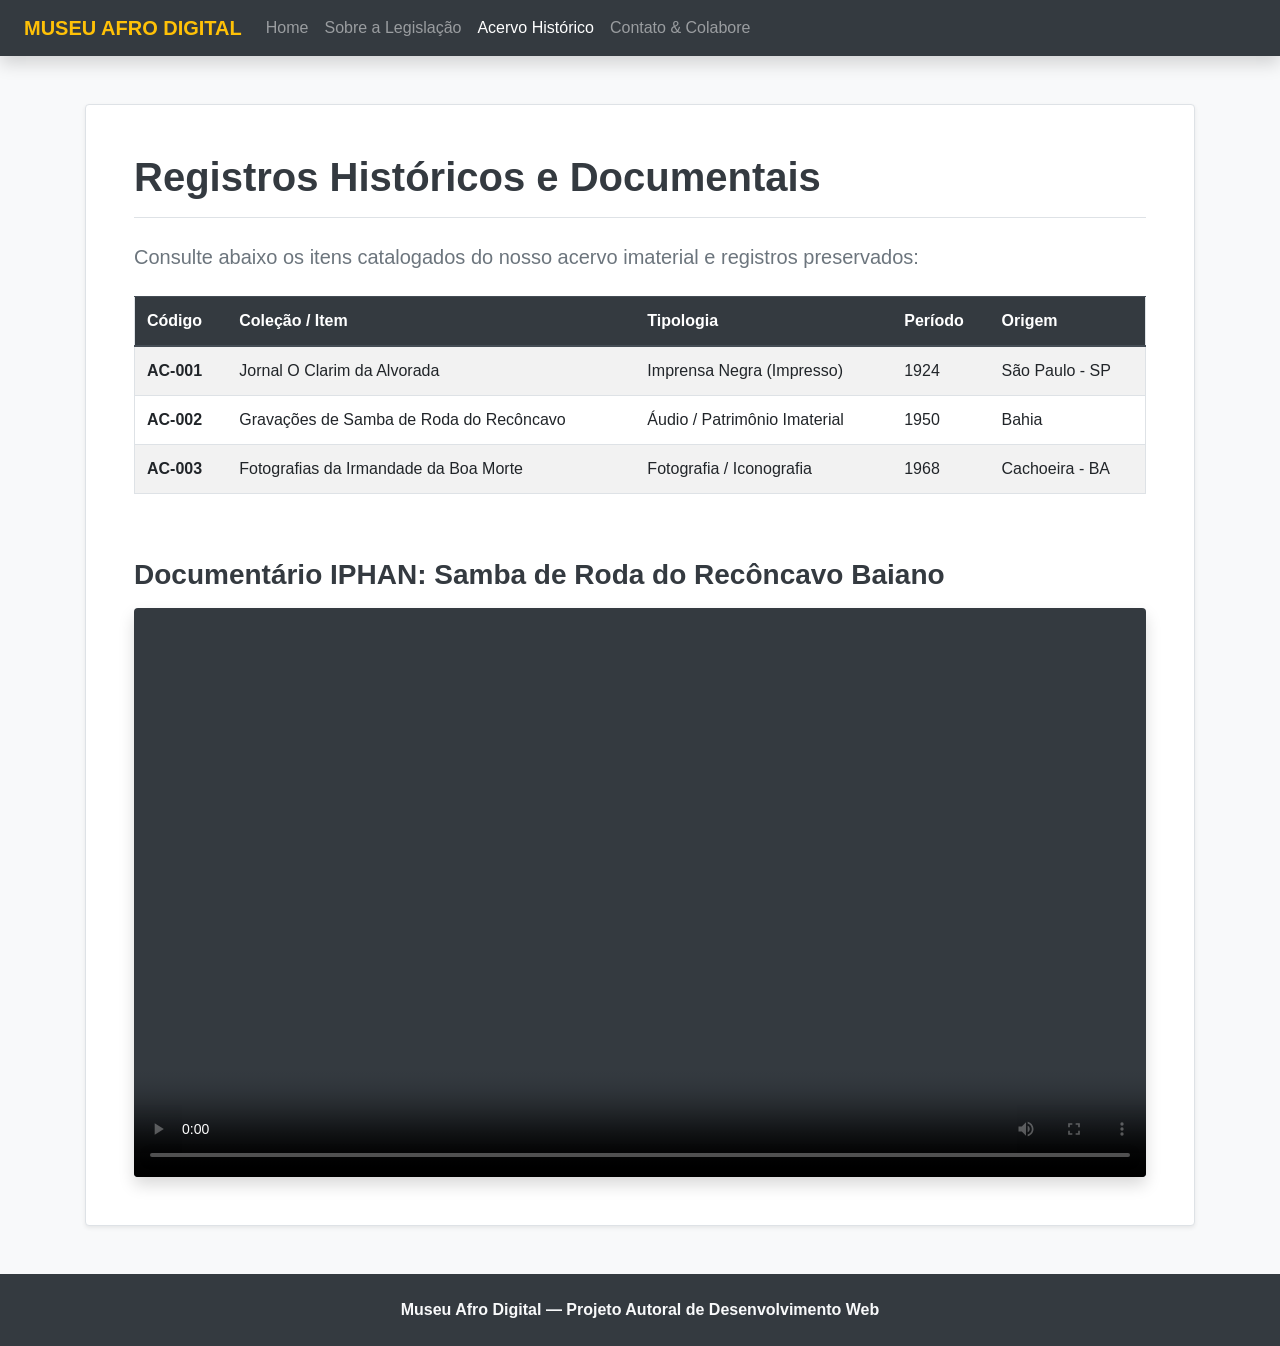
==== acervo.html @ 67608d87 "Projeto finalizado do Museu Afro Digital com Bootstrap e Vídeo IPHAN" ====
<!DOCTYPE html>
<html lang="pt-BR">
<head>
    <meta charset="UTF-8">
    <meta name="viewport" content="width=device-width, initial-scale=1.0">
    <title>Acervo Histórico - Museu Afro Digital</title>
    <link rel="stylesheet" href="https://cdn.jsdelivr.net/npm/bootstrap@4.6.2/dist/css/bootstrap.min.css">
    <link rel="stylesheet" href="css/style.css">
</head>
<body class="bg-light">

    <div class="container-fluid p-0">
        <header>
            <nav class="navbar navbar-expand-lg navbar-dark bg-dark px-4 shadow">
                <a class="navbar-brand font-weight-bold text-warning" href="index.html">MUSEU AFRO DIGITAL</a>
                <button class="navbar-toggler" type="button" data-toggle="collapse" data-target="#menuAcervo">
                    <span class="navbar-toggler-icon"></span>
                </button>
                <div class="collapse navbar-collapse" id="menuAcervo">
                    <ul class="navbar-nav mr-auto">
                        <li class="nav-item"><a class="nav-link" href="index.html">Home</a></li>
                        <li class="nav-item"><a class="nav-link" href="sobre.html">Sobre a Legislação</a></li>
                        <li class="nav-item active"><a class="nav-link" href="acervo.html">Acervo Histórico <span class="sr-only">(atual)</span></a></li>
                        <li class="nav-item"><a class="nav-link" href="contato.html">Contato & Colabore</a></li>
                    </ul>
                </div>
            </nav>
        </header>

        <main class="container my-5">
            <div class="bg-white p-4 p-md-5 rounded shadow-sm border">
                <h1 class="text-dark font-weight-bold border-bottom pb-3 mb-4">Registros Históricos e Documentais</h1>
                <p class="lead text-secondary">Consulte abaixo os itens catalogados do nosso acervo imaterial e registros preservados:</p>

                <!-- TABELA DE CATALOGAÇÃO ESTILIZADA -->
                <div class="table-responsive my-4">
                    <table class="table table-striped table-hover border">
                        <thead class="thead-dark">
                            <tr>
                                <th>Código</th>
                                <th>Coleção / Item</th>
                                <th>Tipologia</th>
                                <th>Período</th>
                                <th>Origem</th>
                            </tr>
                        </thead>
                        <tbody>
                            <tr>
                                <td class="font-weight-bold">AC-001</td>
                                <td>Jornal O Clarim da Alvorada</td>
                                <td>Imprensa Negra (Impresso)</td>
                                <td>1924</td>
                                <td>São Paulo - SP</td>
                            </tr>
                            <tr>
                                <td class="font-weight-bold">AC-002</td>
                                <td>Gravações de Samba de Roda do Recôncavo</td>
                                <td>Áudio / Patrimônio Imaterial</td>
                                <td>1950</td>
                                <td>Bahia</td>
                            </tr>
                            <tr>
                                <td class="font-weight-bold">AC-003</td>
                                <td>Fotografias da Irmandade da Boa Morte</td>
                                <td>Fotografia / Iconografia</td>
                                <td>1968</td>
                                <td>Cachoeira - BA</td>
                            </tr>
                        </tbody>
                    </table>
                </div>

                <!-- DOCUMENTÁRIO OFICIAL IPHAN - SAMBA DE RODA DO RECÔNCAVO -->
                <h3 class="font-weight-bold text-dark mt-5 mb-3">Documentário IPHAN: Samba de Roda do Recôncavo Baiano</h3>
                <div class="embed-responsive embed-responsive-16by9 rounded shadow overflow-hidden bg-dark">
                    <video class="embed-responsive-item" controls poster="https://images.unsplash.com/photo-1511671782779-c97d3d27a1d4?auto=format&fit=crop&w=1200&q=80">
                        <source src="img/samba-de-roda.mp4" type="video/mp4">
                        <source src="img/samba-de-roda.webm" type="video/webm">
                        Seu navegador não suporta a exibição de vídeos em HTML5.
                    </video>        
                </div>
            </div>
        </main>

        <footer class="bg-dark text-light text-center py-4 mt-5">
            <p class="mb-0 font-weight-bold">Museu Afro Digital — Projeto Autoral de Desenvolvimento Web</p>
        </footer>
    </div>

    <script src="https://code.jquery.com/jquery-3.5.1.min.js"></script>
    <script src="https://cdn.jsdelivr.net/npm/bootstrap@4.6.2/dist/js/bootstrap.bundle.min.js"></script>
</body>
</html>
---- css/style.css ----
/* Ajustes de Altura e Corte de Imagens para o Carrossel */
.img-carousel {
    height: 420px;
    object-fit: cover;
}

/* Padronização da Altura das Imagens dos Cards */
.card-img-height {
    height: 220px;
    object-fit: cover;
}

/* Fundo semitransparente escuro para legendas de imagens */
.bg-dark-transparente {
    background-color: rgba(0, 0, 0, 0.75) !important;
}

/* Suavização de transições nos botões */
.btn-warning {
    background-color: #ffc107;
    border-color: #ffc107;
    color: #212529;
    transition: all 0.3s ease;
}

.btn-warning:hover {
    background-color: #e0a800;
    border-color: #d39e00;
    transform: translateY(-2px);
}
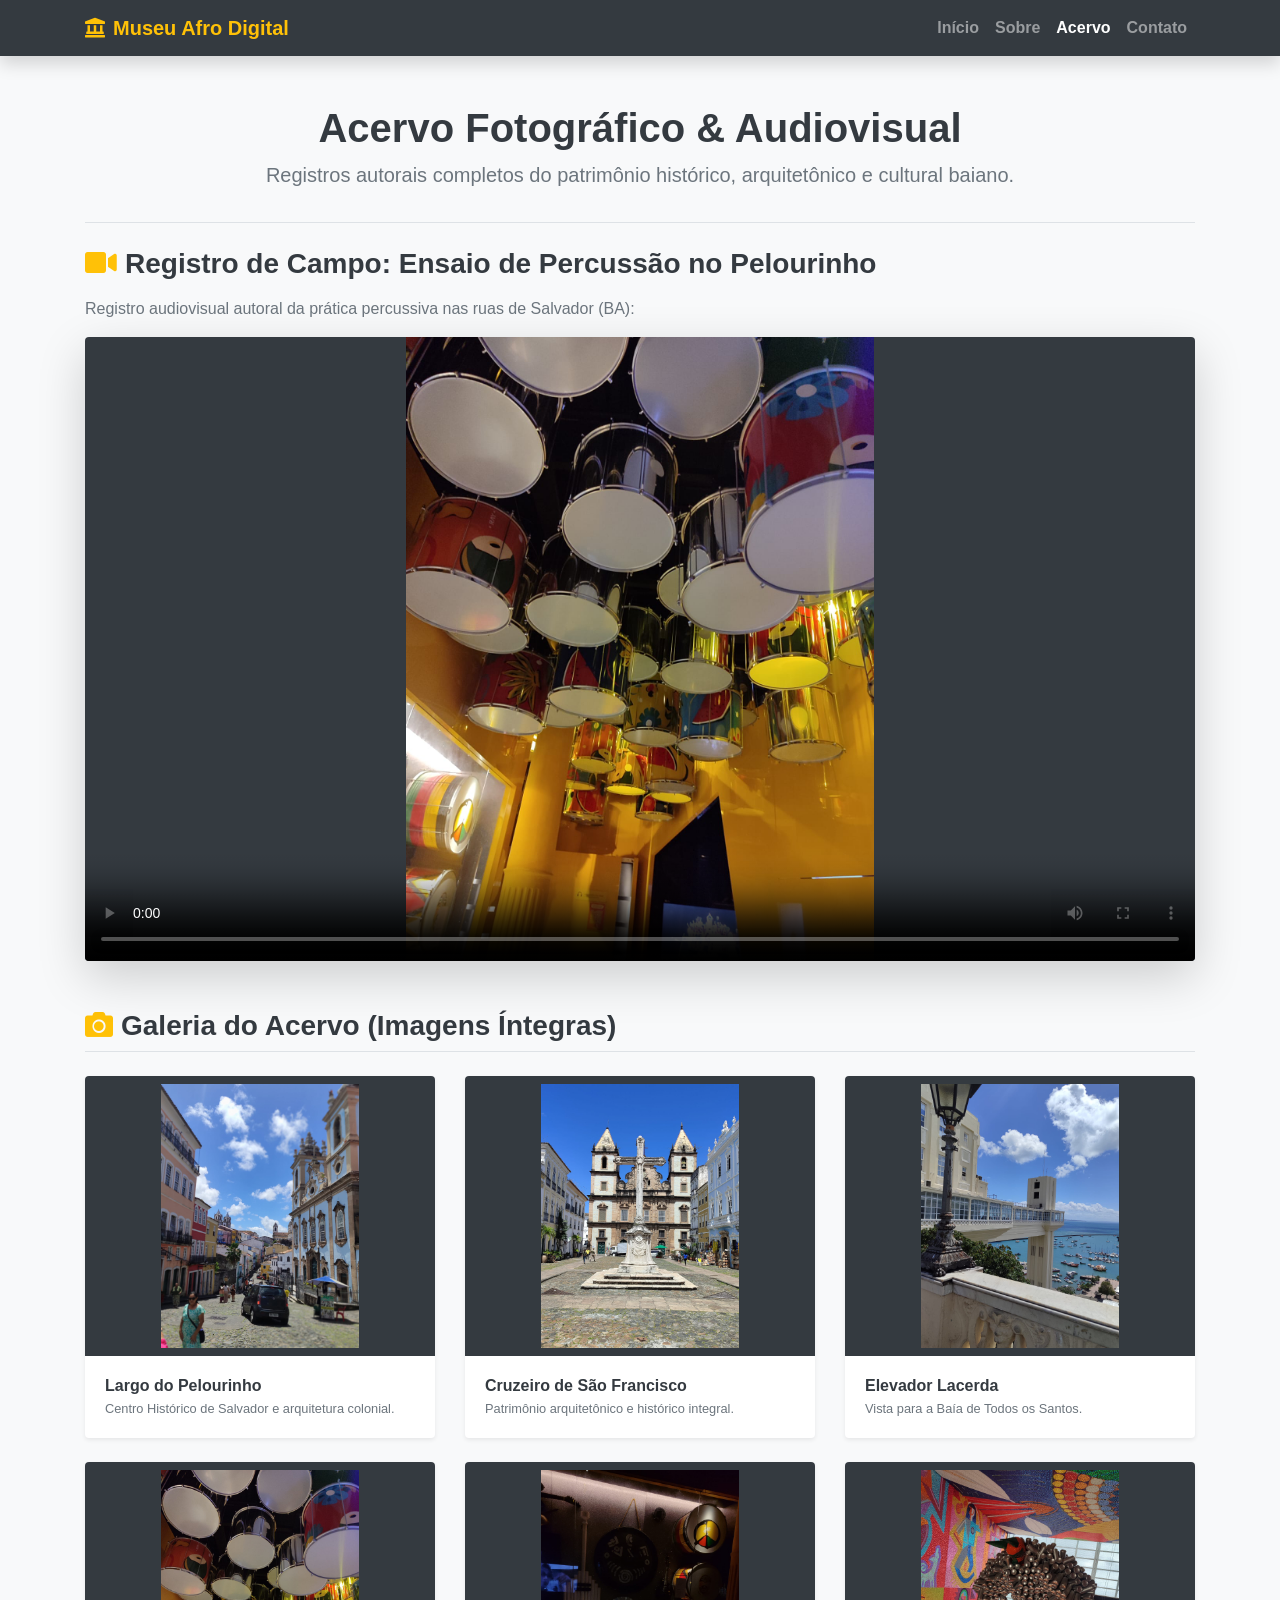
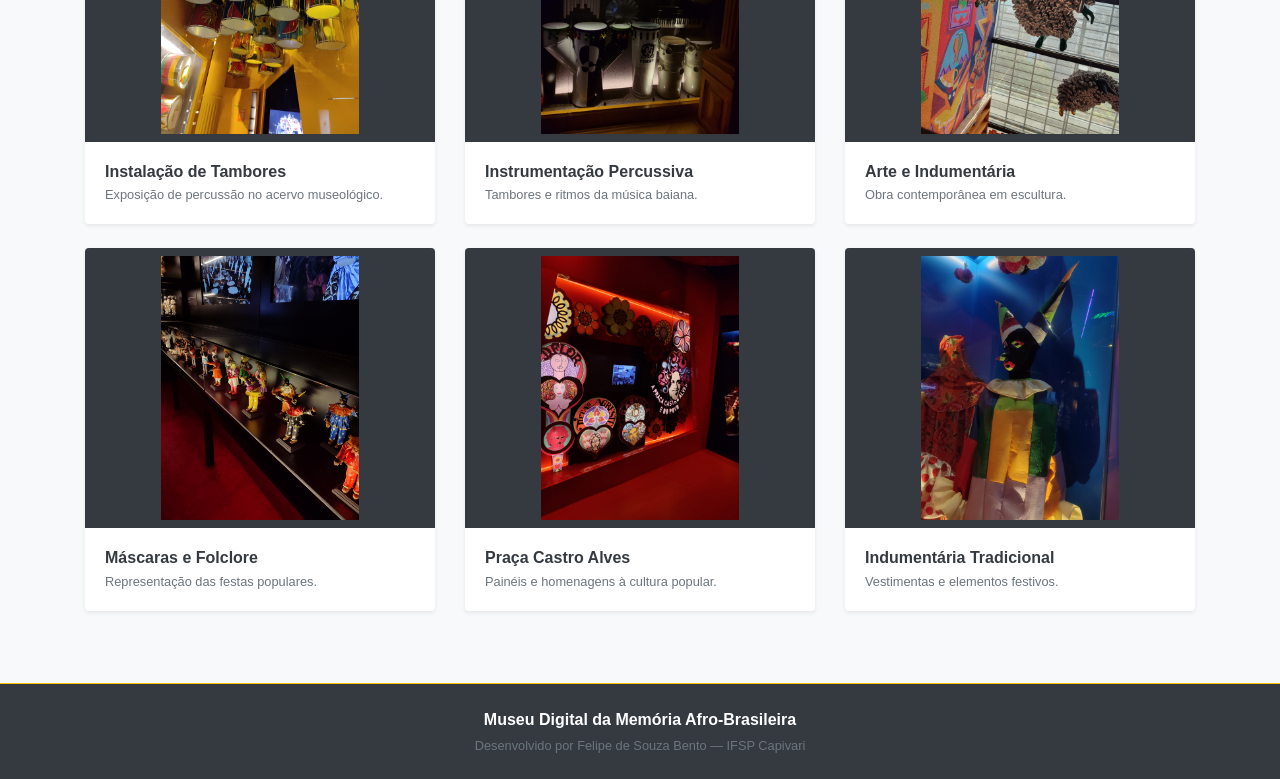
==== commit 554017ea: "Atualizacao completa do acervo autoral e galeria de fotos" ====
--- a/acervo.html
+++ b/acervo.html
@@ -1,93 +1,189 @@
 <!DOCTYPE html>
-<html lang="pt-BR">
+<html lang="pt-br">
 <head>
     <meta charset="UTF-8">
     <meta name="viewport" content="width=device-width, initial-scale=1.0">
-    <title>Acervo Histórico - Museu Afro Digital</title>
+    <meta name="description" content="Acervo audiovisual e galeria de registros históricos do Museu Afro Digital.">
+    <meta name="author" content="Felipe de Souza Bento">
+    <title>Acervo - Museu Digital Afro-Brasileira</title>
+    
     <link rel="stylesheet" href="https://cdn.jsdelivr.net/npm/bootstrap@4.6.2/dist/css/bootstrap.min.css">
+    <link rel="stylesheet" href="https://cdnjs.cloudflare.com/ajax/libs/font-awesome/5.15.4/css/all.min.css">
     <link rel="stylesheet" href="css/style.css">
 </head>
 <body class="bg-light">
 
-    <div class="container-fluid p-0">
-        <header>
-            <nav class="navbar navbar-expand-lg navbar-dark bg-dark px-4 shadow">
-                <a class="navbar-brand font-weight-bold text-warning" href="index.html">MUSEU AFRO DIGITAL</a>
-                <button class="navbar-toggler" type="button" data-toggle="collapse" data-target="#menuAcervo">
-                    <span class="navbar-toggler-icon"></span>
-                </button>
-                <div class="collapse navbar-collapse" id="menuAcervo">
-                    <ul class="navbar-nav mr-auto">
-                        <li class="nav-item"><a class="nav-link" href="index.html">Home</a></li>
-                        <li class="nav-item"><a class="nav-link" href="sobre.html">Sobre a Legislação</a></li>
-                        <li class="nav-item active"><a class="nav-link" href="acervo.html">Acervo Histórico <span class="sr-only">(atual)</span></a></li>
-                        <li class="nav-item"><a class="nav-link" href="contato.html">Contato & Colabore</a></li>
-                    </ul>
-                </div>
-            </nav>
+    <nav class="navbar navbar-expand-lg navbar-dark bg-dark sticky-top shadow">
+        <div class="container">
+            <a class="navbar-brand font-weight-bold text-warning" href="index.html">
+                <i class="fas fa-landmark mr-2"></i>Museu Afro Digital
+            </a>
+            <button class="navbar-toggler" type="button" data-toggle="collapse" data-target="#navbarNav">
+                <span class="navbar-toggler-icon"></span>
+            </button>
+            <div class="collapse navbar-collapse" id="navbarNav">
+                <ul class="navbar-nav ml-auto">
+                    <li class="nav-item">
+                        <a class="nav-link font-weight-bold" href="index.html">Início</a>
+                    </li>
+                    <li class="nav-item">
+                        <a class="nav-link font-weight-bold" href="sobre.html">Sobre</a>
+                    </li>
+                    <li class="nav-item active">
+                        <a class="nav-link font-weight-bold" href="acervo.html">Acervo</a>
+                    </li>
+                    <li class="nav-item">
+                        <a class="nav-link font-weight-bold" href="contato.html">Contato</a>
+                    </li>
+                </ul>
+            </div>
+        </div>
+    </nav>
+
+    <main class="container my-5">
+        
+        <header class="border-bottom pb-3 mb-4 text-center">
+            <h1 class="font-weight-bold text-dark">Acervo Fotográfico & Audiovisual</h1>
+            <p class="text-secondary lead">Registros autorais completos do patrimônio histórico, arquitetônico e cultural baiano.</p>
         </header>
 
-        <main class="container my-5">
-            <div class="bg-white p-4 p-md-5 rounded shadow-sm border">
-                <h1 class="text-dark font-weight-bold border-bottom pb-3 mb-4">Registros Históricos e Documentais</h1>
-                <p class="lead text-secondary">Consulte abaixo os itens catalogados do nosso acervo imaterial e registros preservados:</p>
+        <section class="mb-5">
+            <h3 class="font-weight-bold text-dark mb-3"><i class="fas fa-video text-warning mr-2"></i>Registro de Campo: Ensaio de Percussão no Pelourinho</h3>
+            <p class="text-secondary">Registro audiovisual autoral da prática percussiva nas ruas de Salvador (BA):</p>
 
-                <!-- TABELA DE CATALOGAÇÃO ESTILIZADA -->
-                <div class="table-responsive my-4">
-                    <table class="table table-striped table-hover border">
-                        <thead class="thead-dark">
-                            <tr>
-                                <th>Código</th>
-                                <th>Coleção / Item</th>
-                                <th>Tipologia</th>
-                                <th>Período</th>
-                                <th>Origem</th>
-                            </tr>
-                        </thead>
-                        <tbody>
-                            <tr>
-                                <td class="font-weight-bold">AC-001</td>
-                                <td>Jornal O Clarim da Alvorada</td>
-                                <td>Imprensa Negra (Impresso)</td>
-                                <td>1924</td>
-                                <td>São Paulo - SP</td>
-                            </tr>
-                            <tr>
-                                <td class="font-weight-bold">AC-002</td>
-                                <td>Gravações de Samba de Roda do Recôncavo</td>
-                                <td>Áudio / Patrimônio Imaterial</td>
-                                <td>1950</td>
-                                <td>Bahia</td>
-                            </tr>
-                            <tr>
-                                <td class="font-weight-bold">AC-003</td>
-                                <td>Fotografias da Irmandade da Boa Morte</td>
-                                <td>Fotografia / Iconografia</td>
-                                <td>1968</td>
-                                <td>Cachoeira - BA</td>
-                            </tr>
-                        </tbody>
-                    </table>
+            <div class="embed-responsive embed-responsive-16by9 rounded shadow-lg bg-dark">
+                <video class="embed-responsive-item" controls poster="img/tambores-teto.jpg">
+                    <source src="img/percussao-rua.mp4" type="video/mp4">
+                    Seu navegador não suporta a exibição de vídeos em HTML5.
+                </video>
+            </div>
+        </section>
+
+        <section class="mt-5">
+            <h3 class="font-weight-bold text-dark mb-4 border-bottom pb-2"><i class="fas fa-camera text-warning mr-2"></i>Galeria do Acervo (Imagens Íntegras)</h3>
+            
+            <div class="row">
+                <div class="col-md-4 mb-4">
+                    <div class="card shadow-sm border-0 h-100 bg-white">
+                        <div class="bg-dark text-center rounded-top p-2" style="height: 280px; display: flex; align-items: center; justify-content: center;">
+                            <img src="img/pelourinho-rua.jpg" class="img-fluid" style="max-height: 100%; object-fit: contain;" alt="Largo do Pelourinho">
+                        </div>
+                        <div class="card-body">
+                            <h6 class="font-weight-bold text-dark mb-1">Largo do Pelourinho</h6>
+                            <p class="small text-muted mb-0">Centro Histórico de Salvador e arquitetura colonial.</p>
+                        </div>
+                    </div>
                 </div>
 
-                <!-- DOCUMENTÁRIO OFICIAL IPHAN - SAMBA DE RODA DO RECÔNCAVO -->
-                <h3 class="font-weight-bold text-dark mt-5 mb-3">Documentário IPHAN: Samba de Roda do Recôncavo Baiano</h3>
-                <div class="embed-responsive embed-responsive-16by9 rounded shadow overflow-hidden bg-dark">
-                    <video class="embed-responsive-item" controls poster="https://images.unsplash.com/photo-1511671782779-c97d3d27a1d4?auto=format&fit=crop&w=1200&q=80">
-                        <source src="img/samba-de-roda.mp4" type="video/mp4">
-                        <source src="img/samba-de-roda.webm" type="video/webm">
-                        Seu navegador não suporta a exibição de vídeos em HTML5.
-                    </video>        
+                <div class="col-md-4 mb-4">
+                    <div class="card shadow-sm border-0 h-100 bg-white">
+                        <div class="bg-dark text-center rounded-top p-2" style="height: 280px; display: flex; align-items: center; justify-content: center;">
+                            <img src="img/terreiro-cruzeiro.jpg" class="img-fluid" style="max-height: 100%; object-fit: contain;" alt="Largo do Cruzeiro de São Francisco">
+                        </div>
+                        <div class="card-body">
+                            <h6 class="font-weight-bold text-dark mb-1">Cruzeiro de São Francisco</h6>
+                            <p class="small text-muted mb-0">Patrimônio arquitetônico e histórico integral.</p>
+                        </div>
+                    </div>
                 </div>
+
+                <div class="col-md-4 mb-4">
+                    <div class="card shadow-sm border-0 h-100 bg-white">
+                        <div class="bg-dark text-center rounded-top p-2" style="height: 280px; display: flex; align-items: center; justify-content: center;">
+                            <img src="img/elevador-lacerda.jpg" class="img-fluid" style="max-height: 100%; object-fit: contain;" alt="Elevador Lacerda">
+                        </div>
+                        <div class="card-body">
+                            <h6 class="font-weight-bold text-dark mb-1">Elevador Lacerda</h6>
+                            <p class="small text-muted mb-0">Vista para a Baía de Todos os Santos.</p>
+                        </div>
+                    </div>
+                </div>
+
+                <div class="col-md-4 mb-4">
+                    <div class="card shadow-sm border-0 h-100 bg-white">
+                        <div class="bg-dark text-center rounded-top p-2" style="height: 280px; display: flex; align-items: center; justify-content: center;">
+                            <img src="img/tambores-teto.jpg" class="img-fluid" style="max-height: 100%; object-fit: contain;" alt="Instalação de Tambores">
+                        </div>
+                        <div class="card-body">
+                            <h6 class="font-weight-bold text-dark mb-1">Instalação de Tambores</h6>
+                            <p class="small text-muted mb-0">Exposição de percussão no acervo museológico.</p>
+                        </div>
+                    </div>
+                </div>
+
+                <div class="col-md-4 mb-4">
+                    <div class="card shadow-sm border-0 h-100 bg-white">
+                        <div class="bg-dark text-center rounded-top p-2" style="height: 280px; display: flex; align-items: center; justify-content: center;">
+                            <img src="img/percussao-psirico.jpg" class="img-fluid" style="max-height: 100%; object-fit: contain;" alt="Instrumentos de Percussão">
+                        </div>
+                        <div class="card-body">
+                            <h6 class="font-weight-bold text-dark mb-1">Instrumentação Percussiva</h6>
+                            <p class="small text-muted mb-0">Tambores e ritmos da música baiana.</p>
+                        </div>
+                    </div>
+                </div>
+
+                <div class="col-md-4 mb-4">
+                    <div class="card shadow-sm border-0 h-100 bg-white">
+                        <div class="bg-dark text-center rounded-top p-2" style="height: 280px; display: flex; align-items: center; justify-content: center;">
+                            <img src="img/escultura-mural.jpg" class="img-fluid" style="max-height: 100%; object-fit: contain;" alt="Escultura com latas">
+                        </div>
+                        <div class="card-body">
+                            <h6 class="font-weight-bold text-dark mb-1">Arte e Indumentária</h6>
+                            <p class="small text-muted mb-0">Obra contemporânea em escultura.</p>
+                        </div>
+                    </div>
+                </div>
+
+                <div class="col-md-4 mb-4">
+                    <div class="card shadow-sm border-0 h-100 bg-white">
+                        <div class="bg-dark text-center rounded-top p-2" style="height: 280px; display: flex; align-items: center; justify-content: center;">
+                            <img src="img/bonecos-carnaval.jpg" class="img-fluid" style="max-height: 100%; object-fit: contain;" alt="Bonecos de Carnaval">
+                        </div>
+                        <div class="card-body">
+                            <h6 class="font-weight-bold text-dark mb-1">Máscaras e Folclore</h6>
+                            <p class="small text-muted mb-0">Representação das festas populares.</p>
+                        </div>
+                    </div>
+                </div>
+
+                <div class="col-md-4 mb-4">
+                    <div class="card shadow-sm border-0 h-100 bg-white">
+                        <div class="bg-dark text-center rounded-top p-2" style="height: 280px; display: flex; align-items: center; justify-content: center;">
+                            <img src="img/paineis-tropilhas.jpg" class="img-fluid" style="max-height: 100%; object-fit: contain;" alt="Painéis Artísticos">
+                        </div>
+                        <div class="card-body">
+                            <h6 class="font-weight-bold text-dark mb-1">Praça Castro Alves</h6>
+                            <p class="small text-muted mb-0">Painéis e homenagens à cultura popular.</p>
+                        </div>
+                    </div>
+                </div>
+
+                <div class="col-md-4 mb-4">
+                    <div class="card shadow-sm border-0 h-100 bg-white">
+                        <div class="bg-dark text-center rounded-top p-2" style="height: 280px; display: flex; align-items: center; justify-content: center;">
+                            <img src="img/fantasia-mascarado.jpg" class="img-fluid" style="max-height: 100%; object-fit: contain;" alt="Trajes Tradicionais">
+                        </div>
+                        <div class="card-body">
+                            <h6 class="font-weight-bold text-dark mb-1">Indumentária Tradicional</h6>
+                            <p class="small text-muted mb-0">Vestimentas e elementos festivos.</p>
+                        </div>
+                    </div>
+                </div>
+
             </div>
-        </main>
+        </section>
 
-        <footer class="bg-dark text-light text-center py-4 mt-5">
-            <p class="mb-0 font-weight-bold">Museu Afro Digital — Projeto Autoral de Desenvolvimento Web</p>
-        </footer>
-    </div>
+    </main>
 
-    <script src="https://code.jquery.com/jquery-3.5.1.min.js"></script>
+    <footer class="bg-dark text-white text-center py-4 mt-5 border-top border-warning">
+        <div class="container">
+            <p class="mb-1 font-weight-bold">Museu Digital da Memória Afro-Brasileira</p>
+            <p class="small text-muted mb-0">Desenvolvido por Felipe de Souza Bento — IFSP Capivari</p>
+        </div>
+    </footer>
+
+    <script src="https://code.jquery.com/jquery-3.5.1.slim.min.js"></script>
     <script src="https://cdn.jsdelivr.net/npm/bootstrap@4.6.2/dist/js/bootstrap.bundle.min.js"></script>
 </body>
 </html>
